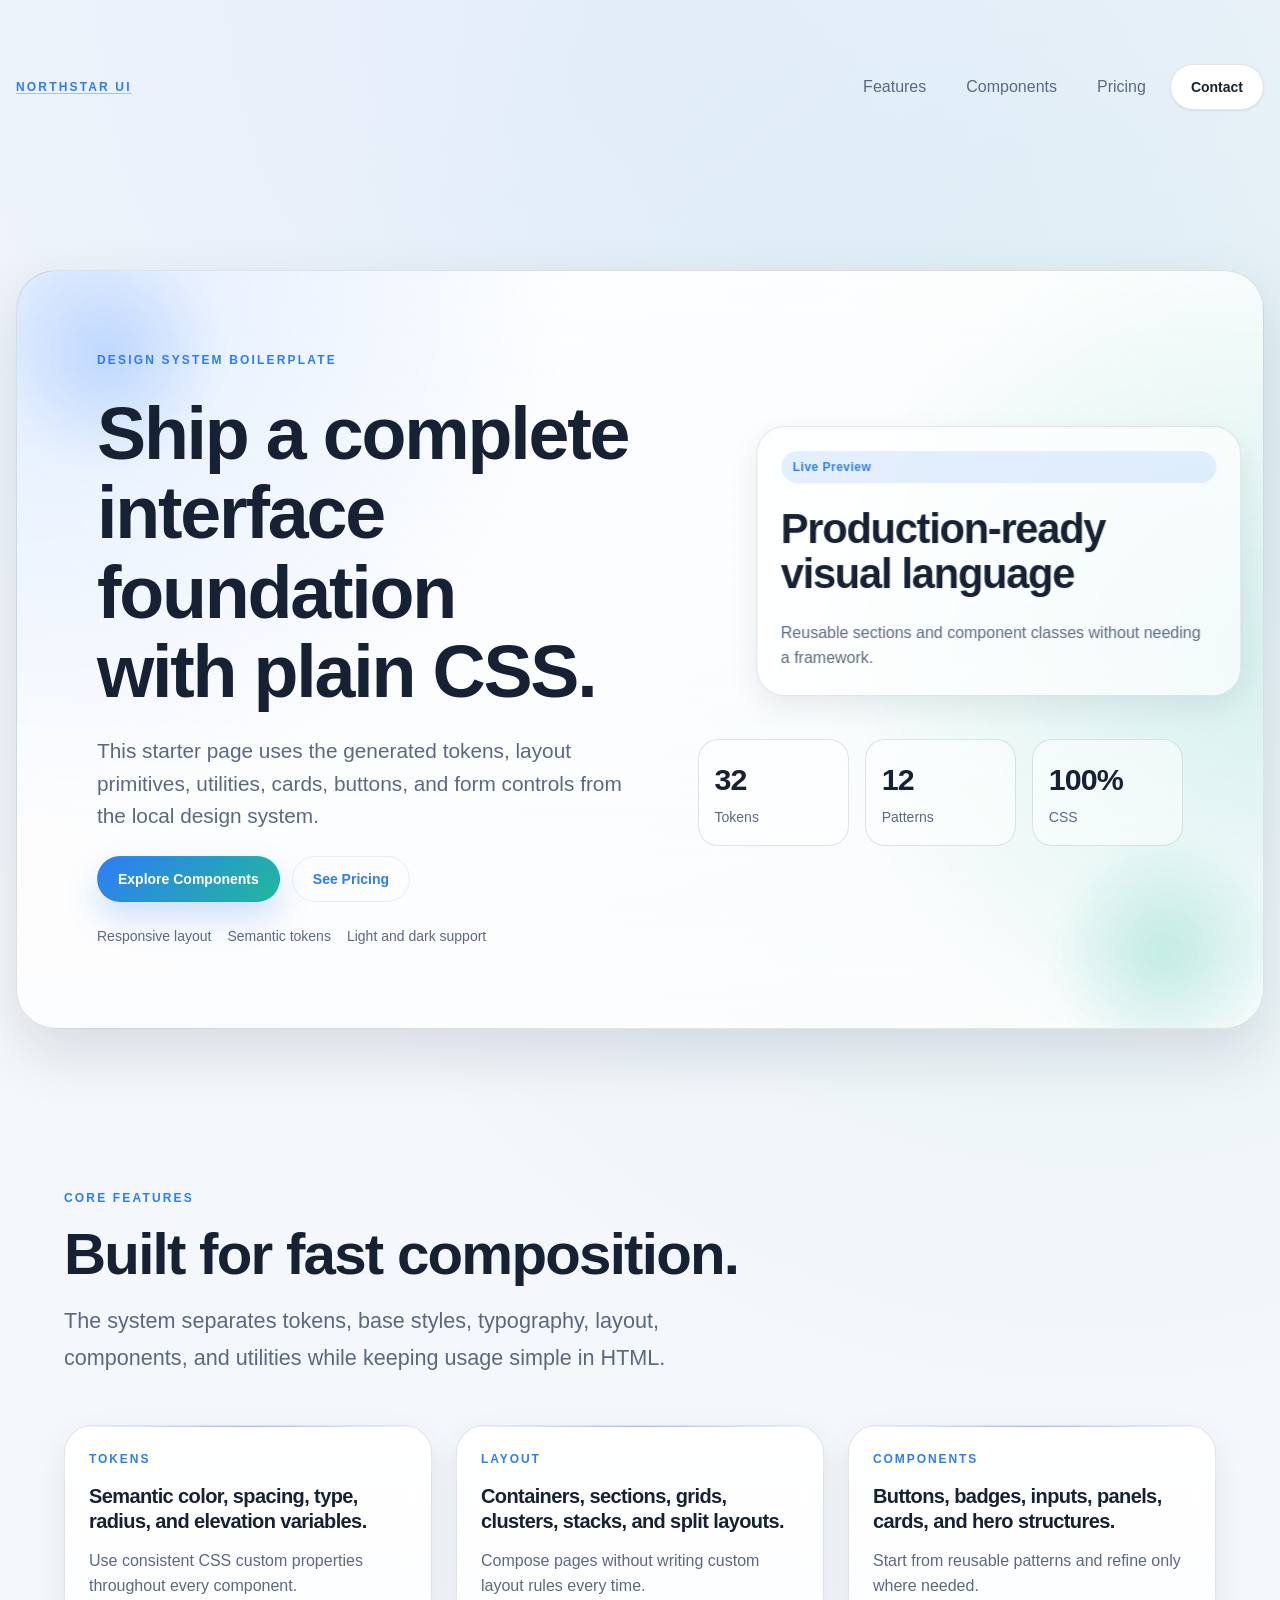
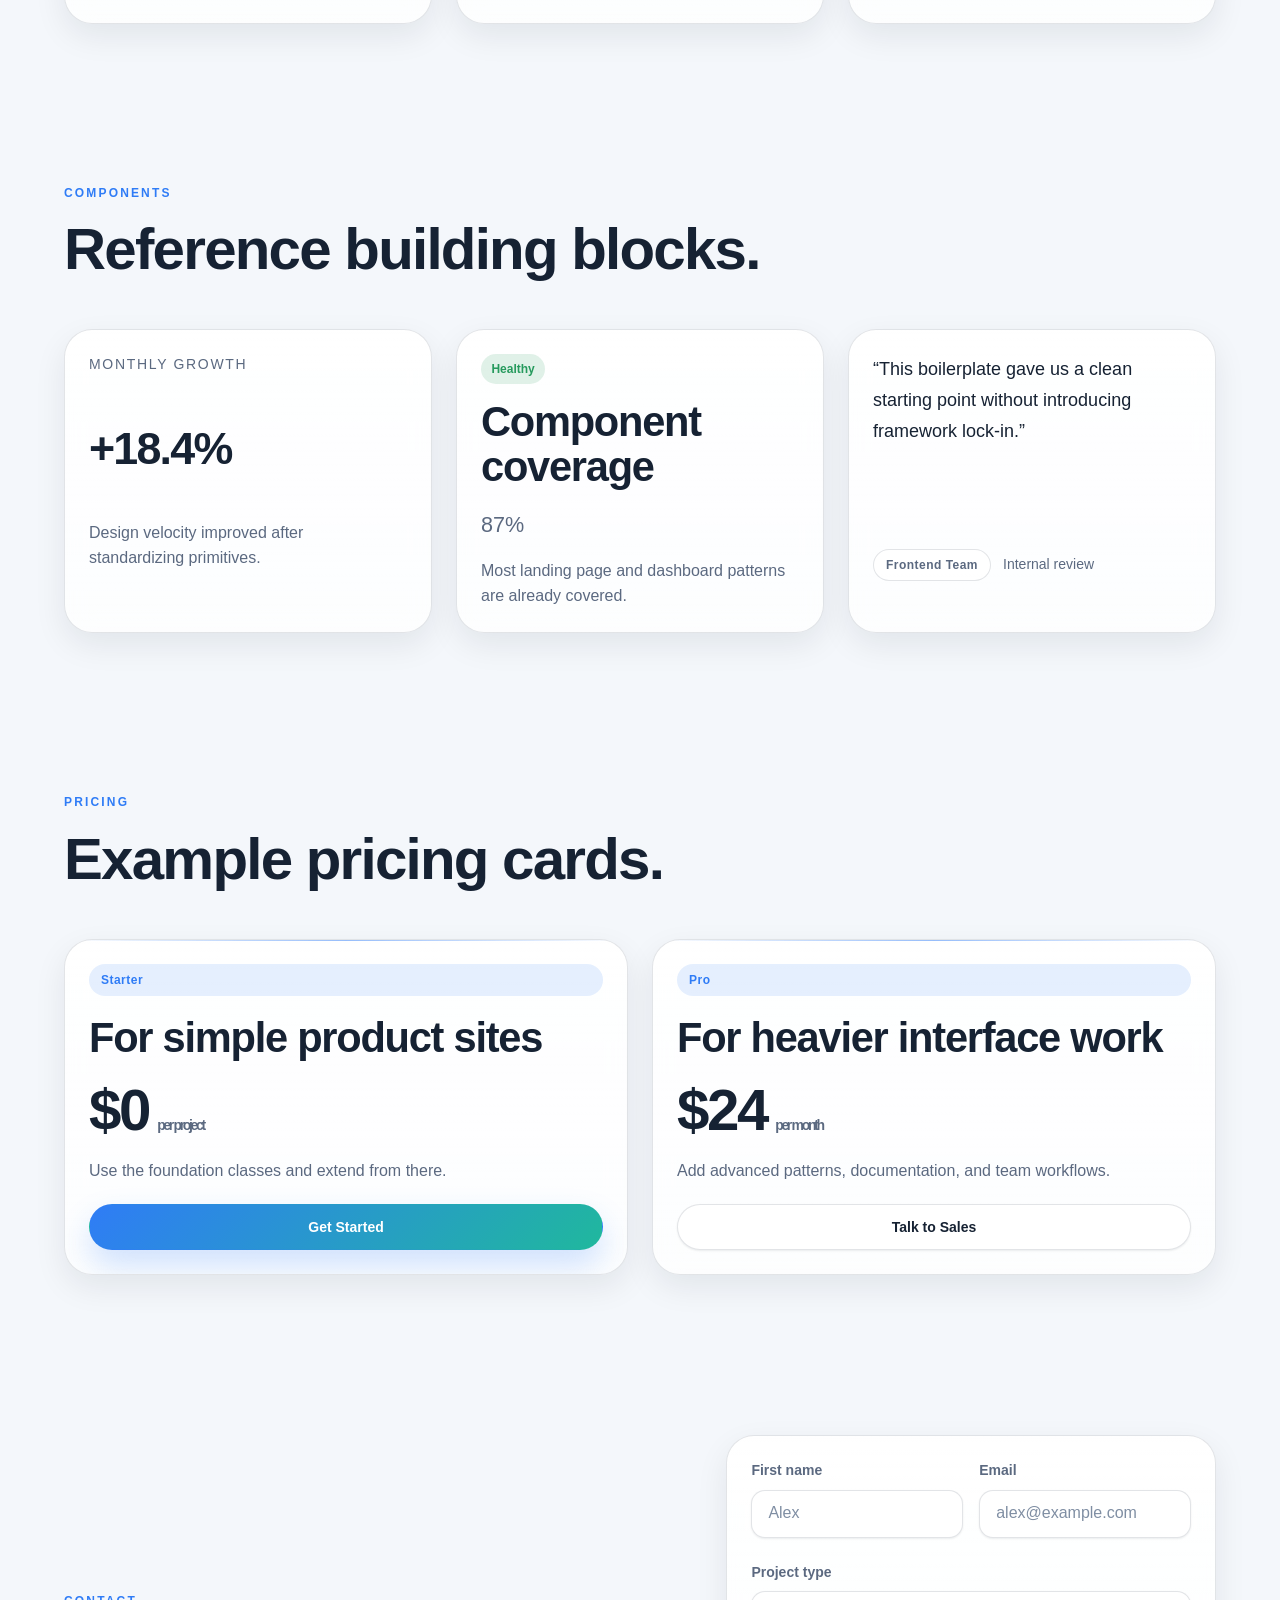
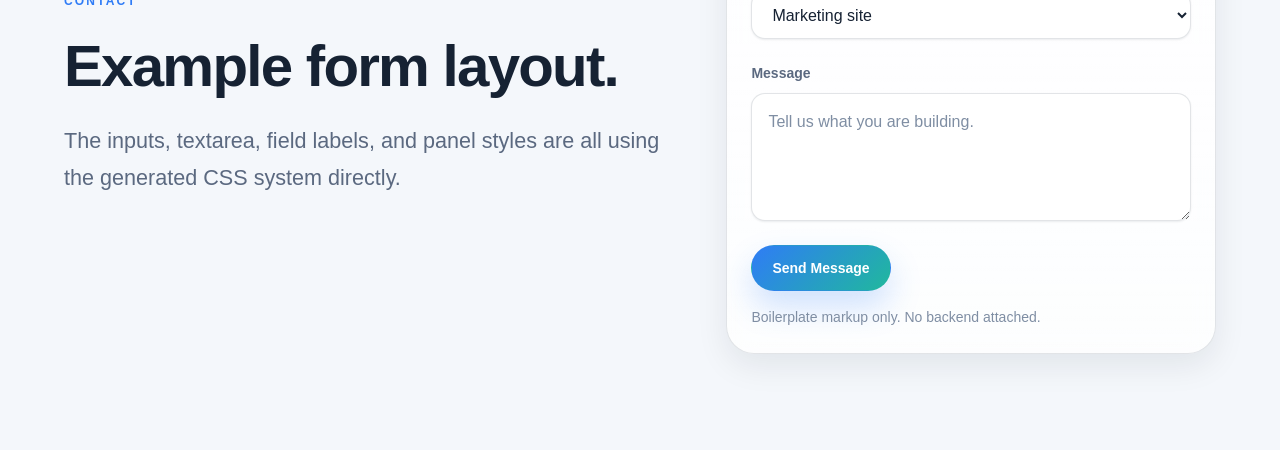
==== index.html @ fc12ce26 "first commit" ====
<!doctype html>
<html lang="en">
  <head>
    <meta charset="utf-8">
    <meta name="viewport" content="width=device-width, initial-scale=1">
    <title>CSS System Boilerplate</title>
    <meta
      name="description"
      content="Boilerplate page for the local CSS design system.">
    <link rel="stylesheet" href="./system.css">
  </head>
  <body>
    <header class="section-tight">
      <div class="container-lg">
        <nav class="nav">
          <a class="eyebrow" href="#top">Northstar UI</a>
          <div class="nav-links">
            <a class="nav-link" href="#features">Features</a>
            <a class="nav-link" href="#components">Components</a>
            <a class="nav-link" href="#pricing">Pricing</a>
            <a class="button-secondary" href="#contact">Contact</a>
          </div>
        </nav>
      </div>
    </header>

    <main id="top">
      <section class="section">
        <div class="container-lg">
          <div class="hero hero--split">
            <div class="hero__content">
              <span class="eyebrow">Design System Boilerplate</span>
              <h1 class="hero__title">Ship a complete interface foundation with plain CSS.</h1>
              <p class="hero__lead">
                This starter page uses the generated tokens, layout primitives, utilities,
                cards, buttons, and form controls from the local design system.
              </p>
              <div class="hero__actions">
                <a class="button" href="#components">Explore Components</a>
                <a class="button-ghost" href="#pricing">See Pricing</a>
              </div>
              <div class="hero__meta">
                <span>Responsive layout</span>
                <span>Semantic tokens</span>
                <span>Light and dark support</span>
              </div>
            </div>

            <div class="hero__visual">
              <div class="hero__card hero__card--offset">
                <div class="stack">
                  <span class="badge">Live Preview</span>
                  <h3>Production-ready visual language</h3>
                  <p class="text-muted">
                    Reusable sections and component classes without needing a framework.
                  </p>
                </div>
              </div>

              <div class="hero__stats">
                <div class="hero__stat">
                  <span class="hero__stat-value">32</span>
                  <span class="hero__stat-label">Tokens</span>
                </div>
                <div class="hero__stat">
                  <span class="hero__stat-value">12</span>
                  <span class="hero__stat-label">Patterns</span>
                </div>
                <div class="hero__stat">
                  <span class="hero__stat-value">100%</span>
                  <span class="hero__stat-label">CSS</span>
                </div>
              </div>
            </div>
          </div>
        </div>
      </section>

      <section class="section-tight" id="features">
        <div class="container">
          <div class="section-heading">
            <span class="eyebrow">Core Features</span>
            <h2>Built for fast composition.</h2>
            <p class="lead">
              The system separates tokens, base styles, typography, layout, components,
              and utilities while keeping usage simple in HTML.
            </p>
          </div>

          <div class="card-grid">
            <article class="card card--interactive">
              <div class="card__body">
                <span class="card__eyebrow">Tokens</span>
                <h3 class="card__title">Semantic color, spacing, type, radius, and elevation variables.</h3>
                <p class="text-muted">Use consistent CSS custom properties throughout every component.</p>
              </div>
            </article>

            <article class="card card--interactive">
              <div class="card__body">
                <span class="card__eyebrow">Layout</span>
                <h3 class="card__title">Containers, sections, grids, clusters, stacks, and split layouts.</h3>
                <p class="text-muted">Compose pages without writing custom layout rules every time.</p>
              </div>
            </article>

            <article class="card card--interactive">
              <div class="card__body">
                <span class="card__eyebrow">Components</span>
                <h3 class="card__title">Buttons, badges, inputs, panels, cards, and hero structures.</h3>
                <p class="text-muted">Start from reusable patterns and refine only where needed.</p>
              </div>
            </article>
          </div>
        </div>
      </section>

      <section class="section" id="components">
        <div class="container">
          <div class="section-heading">
            <span class="eyebrow">Components</span>
            <h2>Reference building blocks.</h2>
          </div>

          <div class="grid-3">
            <article class="stat-card">
              <span class="stat-card__label">Monthly Growth</span>
              <strong class="stat-card__value">+18.4%</strong>
              <p class="text-muted">Design velocity improved after standardizing primitives.</p>
            </article>

            <article class="metric-card">
              <span class="metric-card__trend" data-tone="positive">Healthy</span>
              <h3>Component coverage</h3>
              <p class="lead">87%</p>
              <p class="text-muted">Most landing page and dashboard patterns are already covered.</p>
            </article>

            <article class="testimonial-card">
              <p class="testimonial-card__quote">
                “This boilerplate gave us a clean starting point without introducing framework lock-in.”
              </p>
              <div class="testimonial-card__author">
                <span class="chip">Frontend Team</span>
                <span>Internal review</span>
              </div>
            </article>
          </div>
        </div>
      </section>

      <section class="section-tight" id="pricing">
        <div class="container">
          <div class="section-heading">
            <span class="eyebrow">Pricing</span>
            <h2>Example pricing cards.</h2>
          </div>

          <div class="grid-2">
            <article class="pricing-card">
              <span class="badge">Starter</span>
              <h3>For simple product sites</h3>
              <div class="pricing-card__price">
                <span>$0</span>
                <span class="pricing-card__period">per project</span>
              </div>
              <p class="text-muted">Use the foundation classes and extend from there.</p>
              <a class="button" href="#contact">Get Started</a>
            </article>

            <article class="pricing-card">
              <span class="badge">Pro</span>
              <h3>For heavier interface work</h3>
              <div class="pricing-card__price">
                <span>$24</span>
                <span class="pricing-card__period">per month</span>
              </div>
              <p class="text-muted">Add advanced patterns, documentation, and team workflows.</p>
              <a class="button-secondary" href="#contact">Talk to Sales</a>
            </article>
          </div>
        </div>
      </section>

      <section class="section" id="contact">
        <div class="container">
          <div class="split">
            <div class="stack">
              <span class="eyebrow">Contact</span>
              <h2>Example form layout.</h2>
              <p class="lead">
                The inputs, textarea, field labels, and panel styles are all using the
                generated CSS system directly.
              </p>
            </div>

            <form class="panel" action="#" method="post">
              <div class="panel-body stack">
                <div class="form-row">
                  <label class="field">
                    <span class="field-label">First name</span>
                    <input class="input" type="text" name="first-name" placeholder="Alex">
                  </label>

                  <label class="field">
                    <span class="field-label">Email</span>
                    <input class="input" type="email" name="email" placeholder="alex@example.com">
                  </label>
                </div>

                <label class="field">
                  <span class="field-label">Project type</span>
                  <select class="select" name="project-type">
                    <option>Marketing site</option>
                    <option>Dashboard</option>
                    <option>Design system</option>
                  </select>
                </label>

                <label class="field">
                  <span class="field-label">Message</span>
                  <textarea class="textarea" name="message" placeholder="Tell us what you are building."></textarea>
                </label>

                <div class="cluster">
                  <button class="button" type="submit">Send Message</button>
                  <span class="field-hint">Boilerplate markup only. No backend attached.</span>
                </div>
              </div>
            </form>
          </div>
        </div>
      </section>
    </main>
  </body>
</html>
---- system.css ----
@layer tokens, base, typography, layout, components, utilities;

@import url("./tokens.css") layer(tokens);
@import url("./base.css") layer(base);
@import url("./typography.css") layer(typography);
@import url("./layout.css") layer(layout);
@import url("./components/components.css") layer(components);
@import url("./components/cards.css") layer(components);
@import url("./components/hero.css") layer(components);
@import url("./components/tabs.css") layer(components);
@import url("./components/accordions.css") layer(components);
@import url("./components/carousels.css") layer(components);
@import url("./utility.css") layer(utilities);
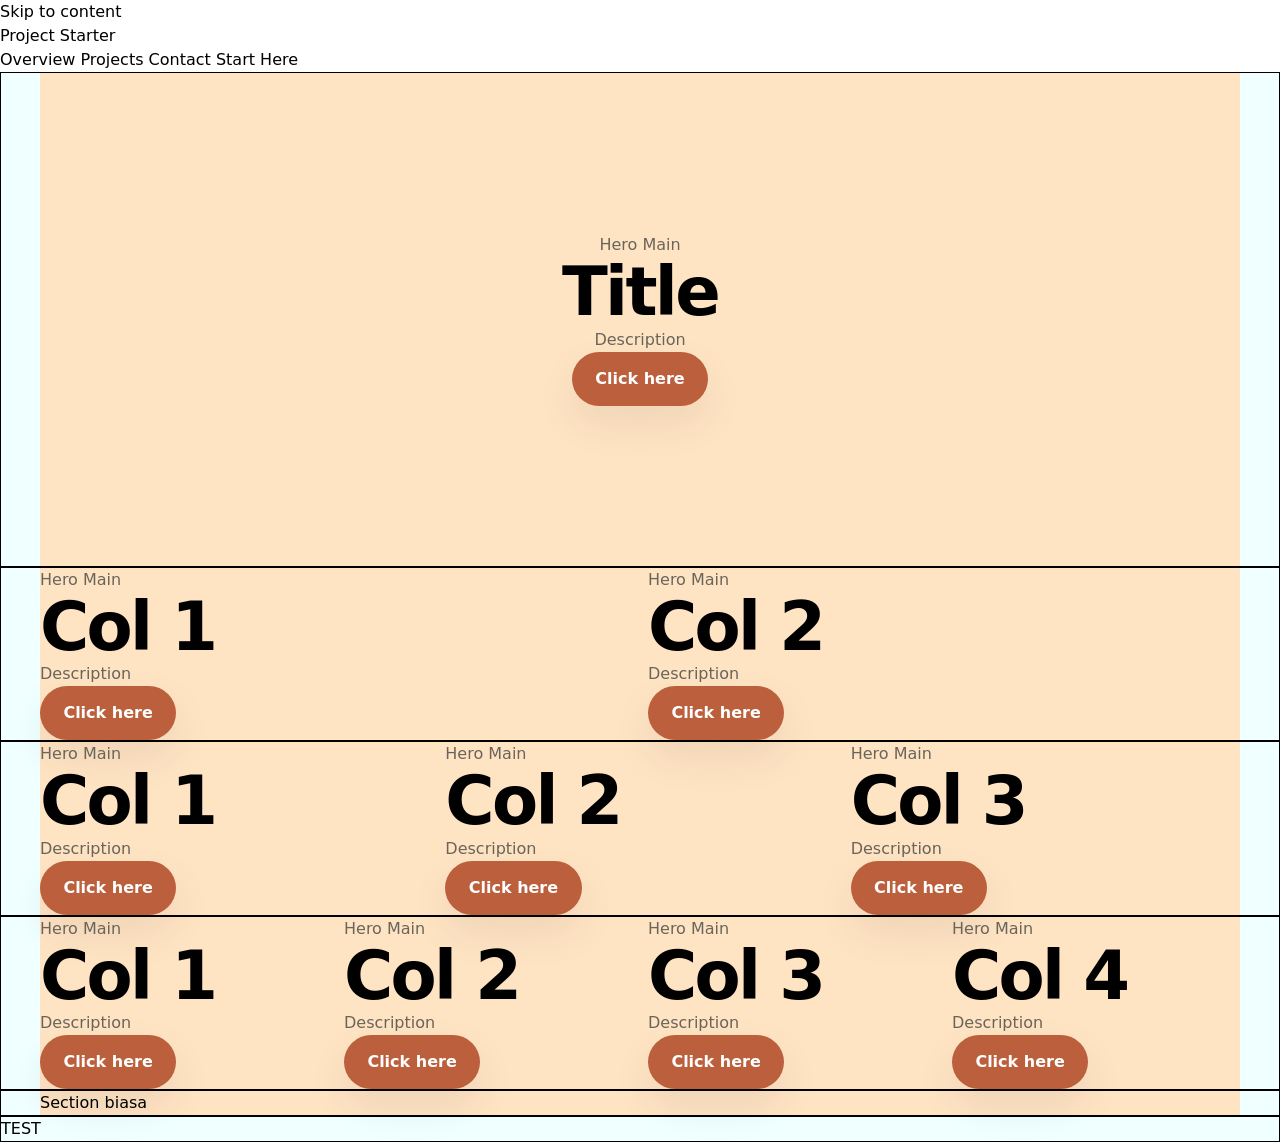
==== commit 6272f2d7: "first commit" ====
--- a/index.html
+++ b/index.html
@@ -3,232 +3,115 @@
   <head>
     <meta charset="utf-8">
     <meta name="viewport" content="width=device-width, initial-scale=1">
-    <title>CSS System Boilerplate</title>
+    <title>Project Header Boilerplate</title>
     <meta
       name="description"
-      content="Boilerplate page for the local CSS design system.">
-    <link rel="stylesheet" href="./system.css">
+      content="Header boilerplate using the local CSS design system.">
+    <link rel="stylesheet" href="./styles/system.css">
   </head>
   <body>
-    <header class="section-tight">
+    <a class="skip-link" href="#main">Skip to content</a>
+    
+       <header id="site-header" class="section-tight">
       <div class="container-lg">
-        <nav class="nav">
-          <a class="eyebrow" href="#top">Northstar UI</a>
-          <div class="nav-links">
-            <a class="nav-link" href="#features">Features</a>
-            <a class="nav-link" href="#components">Components</a>
-            <a class="nav-link" href="#pricing">Pricing</a>
-            <a class="button-secondary" href="#contact">Contact</a>
+        <nav class="primary-nav" aria-label="Primary navigation">
+          <a class="eyebrow" href="#site-header">Project Starter</a>
+
+          <div id="primary-nav-links" class="primary-nav__links">
+            <a class="primary-nav__link" href="#overview">Overview</a>
+            <a class="primary-nav__link" href="#projects">Projects</a>
+            <a class="primary-nav__link" href="#contact">Contact</a>
+            <a class="button-secondary" href="#contact">Start Here</a>
           </div>
         </nav>
       </div>
     </header>
+   
 
-    <main id="top">
-      <section class="section">
-        <div class="container-lg">
-          <div class="hero hero--split">
-            <div class="hero__content">
-              <span class="eyebrow">Design System Boilerplate</span>
-              <h1 class="hero__title">Ship a complete interface foundation with plain CSS.</h1>
-              <p class="hero__lead">
-                This starter page uses the generated tokens, layout primitives, utilities,
-                cards, buttons, and form controls from the local design system.
-              </p>
-              <div class="hero__actions">
-                <a class="button" href="#components">Explore Components</a>
-                <a class="button-ghost" href="#pricing">See Pricing</a>
-              </div>
-              <div class="hero__meta">
-                <span>Responsive layout</span>
-                <span>Semantic tokens</span>
-                <span>Light and dark support</span>
-              </div>
-            </div>
-
-            <div class="hero__visual">
-              <div class="hero__card hero__card--offset">
-                <div class="stack">
-                  <span class="badge">Live Preview</span>
-                  <h3>Production-ready visual language</h3>
-                  <p class="text-muted">
-                    Reusable sections and component classes without needing a framework.
-                  </p>
-                </div>
-              </div>
-
-              <div class="hero__stats">
-                <div class="hero__stat">
-                  <span class="hero__stat-value">32</span>
-                  <span class="hero__stat-label">Tokens</span>
-                </div>
-                <div class="hero__stat">
-                  <span class="hero__stat-value">12</span>
-                  <span class="hero__stat-label">Patterns</span>
-                </div>
-                <div class="hero__stat">
-                  <span class="hero__stat-value">100%</span>
-                  <span class="hero__stat-label">CSS</span>
-                </div>
-              </div>
-            </div>
-          </div>
+    <main id="main">
+      <section id="hero" class="hero-main">
+        <div class="container content-box center">
+          <p>Hero Main</p>
+          <h1>Title</h1>
+          <p>Description</p>
+          <a href="#" class="button">Click here</a>
         </div>
       </section>
-
-      <section class="section-tight" id="features">
-        <div class="container">
-          <div class="section-heading">
-            <span class="eyebrow">Core Features</span>
-            <h2>Built for fast composition.</h2>
-            <p class="lead">
-              The system separates tokens, base styles, typography, layout, components,
-              and utilities while keeping usage simple in HTML.
-            </p>
-          </div>
-
-          <div class="card-grid">
-            <article class="card card--interactive">
-              <div class="card__body">
-                <span class="card__eyebrow">Tokens</span>
-                <h3 class="card__title">Semantic color, spacing, type, radius, and elevation variables.</h3>
-                <p class="text-muted">Use consistent CSS custom properties throughout every component.</p>
-              </div>
-            </article>
-
-            <article class="card card--interactive">
-              <div class="card__body">
-                <span class="card__eyebrow">Layout</span>
-                <h3 class="card__title">Containers, sections, grids, clusters, stacks, and split layouts.</h3>
-                <p class="text-muted">Compose pages without writing custom layout rules every time.</p>
-              </div>
-            </article>
-
-            <article class="card card--interactive">
-              <div class="card__body">
-                <span class="card__eyebrow">Components</span>
-                <h3 class="card__title">Buttons, badges, inputs, panels, cards, and hero structures.</h3>
-                <p class="text-muted">Start from reusable patterns and refine only where needed.</p>
-              </div>
-            </article>
-          </div>
+       <section id="two-columns">
+        <div class="container flex-grid cols-2">
+       <div>
+           <p>Hero Main</p>
+          <h1>Col 1</h1>
+          <p>Description</p>
+          <a href="#" class="button">Click here</a>
+       </div>
+         <div>
+           <p>Hero Main</p>
+          <h1>Col 2</h1>
+          <p>Description</p>
+          <a href="#" class="button">Click here</a>
+       </div>
         </div>
       </section>
-
-      <section class="section" id="components">
-        <div class="container">
-          <div class="section-heading">
-            <span class="eyebrow">Components</span>
-            <h2>Reference building blocks.</h2>
-          </div>
-
-          <div class="grid-3">
-            <article class="stat-card">
-              <span class="stat-card__label">Monthly Growth</span>
-              <strong class="stat-card__value">+18.4%</strong>
-              <p class="text-muted">Design velocity improved after standardizing primitives.</p>
-            </article>
-
-            <article class="metric-card">
-              <span class="metric-card__trend" data-tone="positive">Healthy</span>
-              <h3>Component coverage</h3>
-              <p class="lead">87%</p>
-              <p class="text-muted">Most landing page and dashboard patterns are already covered.</p>
-            </article>
-
-            <article class="testimonial-card">
-              <p class="testimonial-card__quote">
-                “This boilerplate gave us a clean starting point without introducing framework lock-in.”
-              </p>
-              <div class="testimonial-card__author">
-                <span class="chip">Frontend Team</span>
-                <span>Internal review</span>
-              </div>
-            </article>
-          </div>
+        <section id="three-columns">
+        <div class="container flex-grid cols-3">
+       <div>
+           <p>Hero Main</p>
+          <h1>Col 1</h1>
+          <p>Description</p>
+          <a href="#" class="button">Click here</a>
+       </div>
+         <div>
+           <p>Hero Main</p>
+          <h1>Col 2</h1>
+          <p>Description</p>
+          <a href="#" class="button">Click here</a>
+       </div>
+        <div>
+           <p>Hero Main</p>
+          <h1>Col 3</h1>
+          <p>Description</p>
+          <a href="#" class="button">Click here</a>
+       </div>
         </div>
       </section>
-
-      <section class="section-tight" id="pricing">
-        <div class="container">
-          <div class="section-heading">
-            <span class="eyebrow">Pricing</span>
-            <h2>Example pricing cards.</h2>
-          </div>
-
-          <div class="grid-2">
-            <article class="pricing-card">
-              <span class="badge">Starter</span>
-              <h3>For simple product sites</h3>
-              <div class="pricing-card__price">
-                <span>$0</span>
-                <span class="pricing-card__period">per project</span>
-              </div>
-              <p class="text-muted">Use the foundation classes and extend from there.</p>
-              <a class="button" href="#contact">Get Started</a>
-            </article>
-
-            <article class="pricing-card">
-              <span class="badge">Pro</span>
-              <h3>For heavier interface work</h3>
-              <div class="pricing-card__price">
-                <span>$24</span>
-                <span class="pricing-card__period">per month</span>
-              </div>
-              <p class="text-muted">Add advanced patterns, documentation, and team workflows.</p>
-              <a class="button-secondary" href="#contact">Talk to Sales</a>
-            </article>
-          </div>
+       <section id="four-columns">
+        <div class="container flex-grid cols-4">
+       <div>
+           <p>Hero Main</p>
+          <h1>Col 1</h1>
+          <p>Description</p>
+          <a href="#" class="button">Click here</a>
+       </div>
+         <div>
+           <p>Hero Main</p>
+          <h1>Col 2</h1>
+          <p>Description</p>
+          <a href="#" class="button">Click here</a>
+       </div>
+           <div>
+           <p>Hero Main</p>
+          <h1>Col 3</h1>
+          <p>Description</p>
+          <a href="#" class="button">Click here</a>
+       </div>
+           <div>
+           <p>Hero Main</p>
+          <h1>Col 4</h1>
+          <p>Description</p>
+          <a href="#" class="button">Click here</a>
+       </div>
         </div>
       </section>
-
-      <section class="section" id="contact">
+      <section>
         <div class="container">
-          <div class="split">
-            <div class="stack">
-              <span class="eyebrow">Contact</span>
-              <h2>Example form layout.</h2>
-              <p class="lead">
-                The inputs, textarea, field labels, and panel styles are all using the
-                generated CSS system directly.
-              </p>
-            </div>
-
-            <form class="panel" action="#" method="post">
-              <div class="panel-body stack">
-                <div class="form-row">
-                  <label class="field">
-                    <span class="field-label">First name</span>
-                    <input class="input" type="text" name="first-name" placeholder="Alex">
-                  </label>
-
-                  <label class="field">
-                    <span class="field-label">Email</span>
-                    <input class="input" type="email" name="email" placeholder="alex@example.com">
-                  </label>
-                </div>
-
-                <label class="field">
-                  <span class="field-label">Project type</span>
-                  <select class="select" name="project-type">
-                    <option>Marketing site</option>
-                    <option>Dashboard</option>
-                    <option>Design system</option>
-                  </select>
-                </label>
-
-                <label class="field">
-                  <span class="field-label">Message</span>
-                  <textarea class="textarea" name="message" placeholder="Tell us what you are building."></textarea>
-                </label>
-
-                <div class="cluster">
-                  <button class="button" type="submit">Send Message</button>
-                  <span class="field-hint">Boilerplate markup only. No backend attached.</span>
-                </div>
-              </div>
-            </form>
-          </div>
+<h2>Section biasa</h2>
+        </div>
+        
+      </section>
+      <section>
+        <div class="containerbox">
+          <h2>TEST</h2>
         </div>
       </section>
     </main>
--- a/styles/system.css
+++ b/styles/system.css
@@ -0,0 +1,15 @@
+@layer tokens, dev, base, typography, layout, components, utilities;
+
+@import url("./tokens.css") layer(tokens);
+@import url("./dev.css") layer(dev);
+@import url("./base.css") layer(base);
+@import url("./typography.css") layer(typography);
+@import url("./layout.css") layer(layout);
+@import url("./components/components.css") layer(components);
+@import url("./components/navigations.css") layer(components);
+@import url("./components/cards.css") layer(components);
+@import url("./components/hero.css") layer(components);
+@import url("./components/tabs.css") layer(components);
+@import url("./components/accordions.css") layer(components);
+@import url("./components/carousels.css") layer(components);
+@import url("./utility.css") layer(utilities);
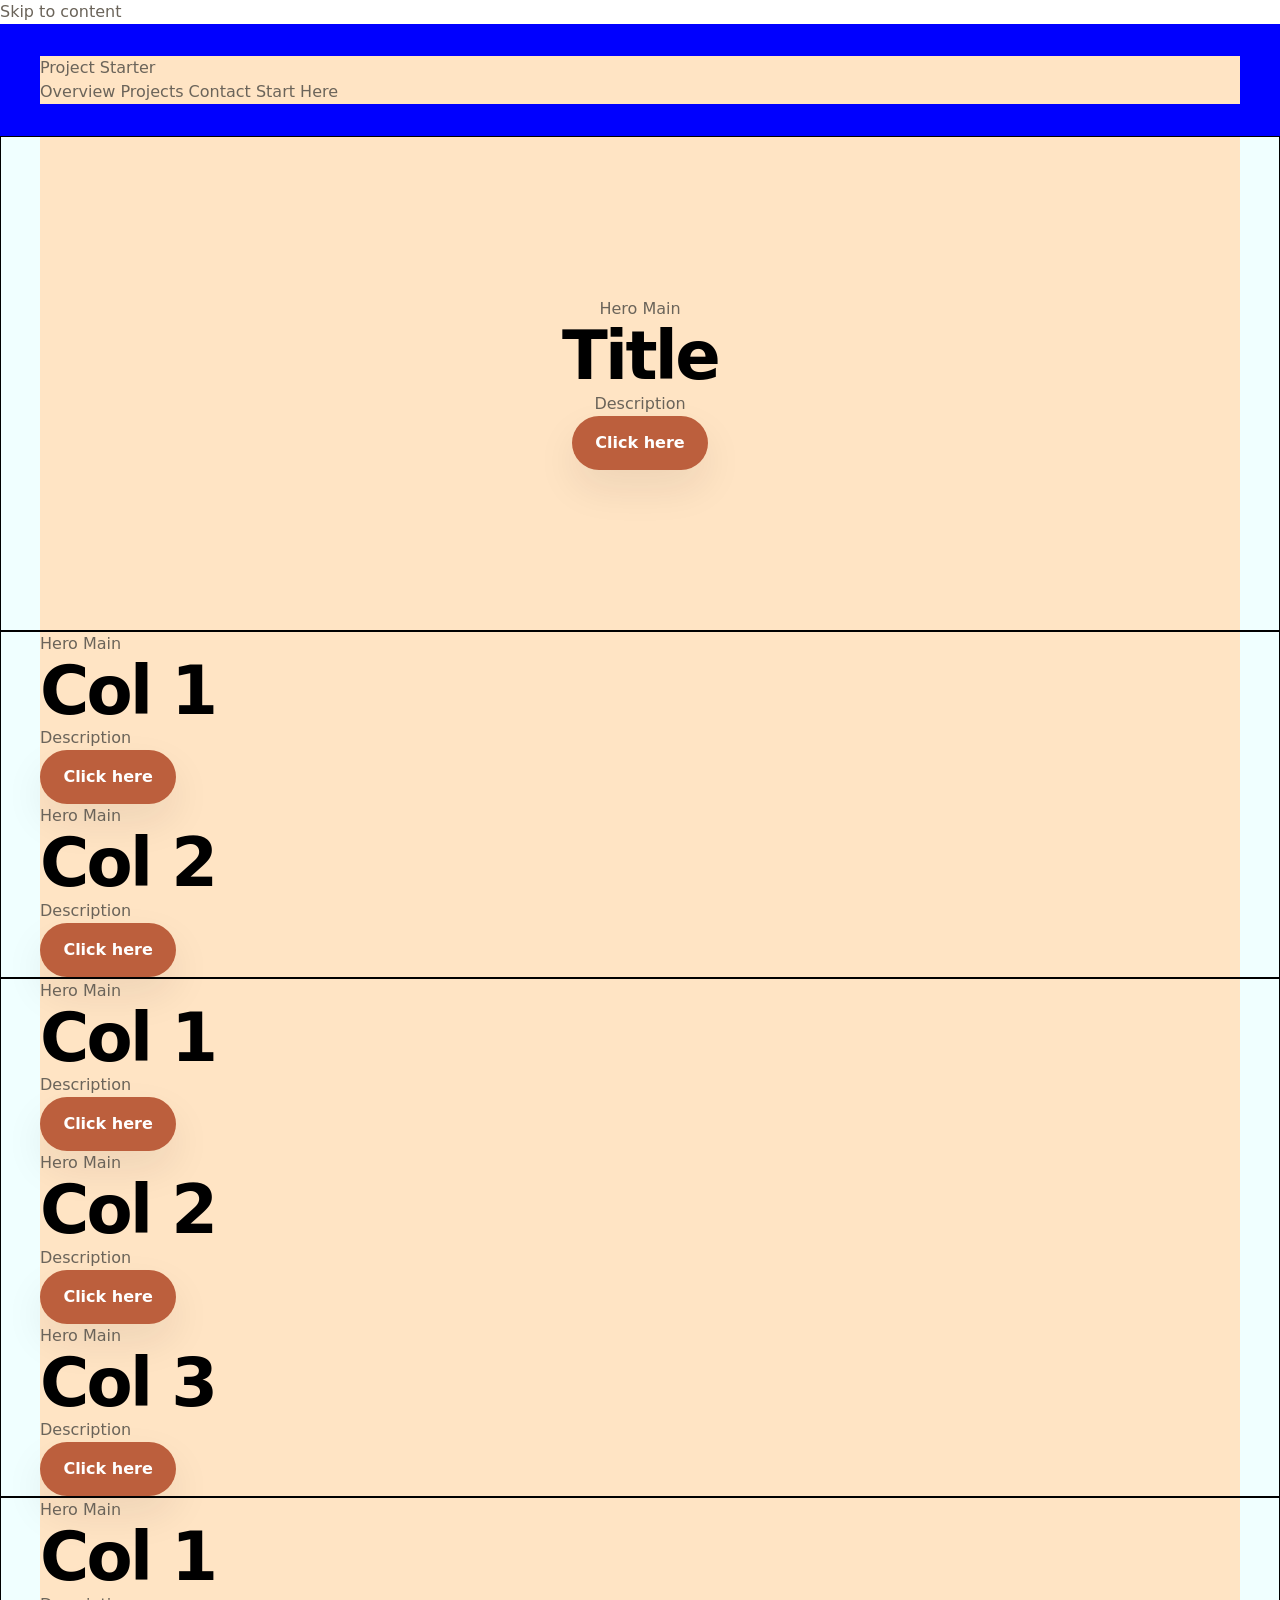
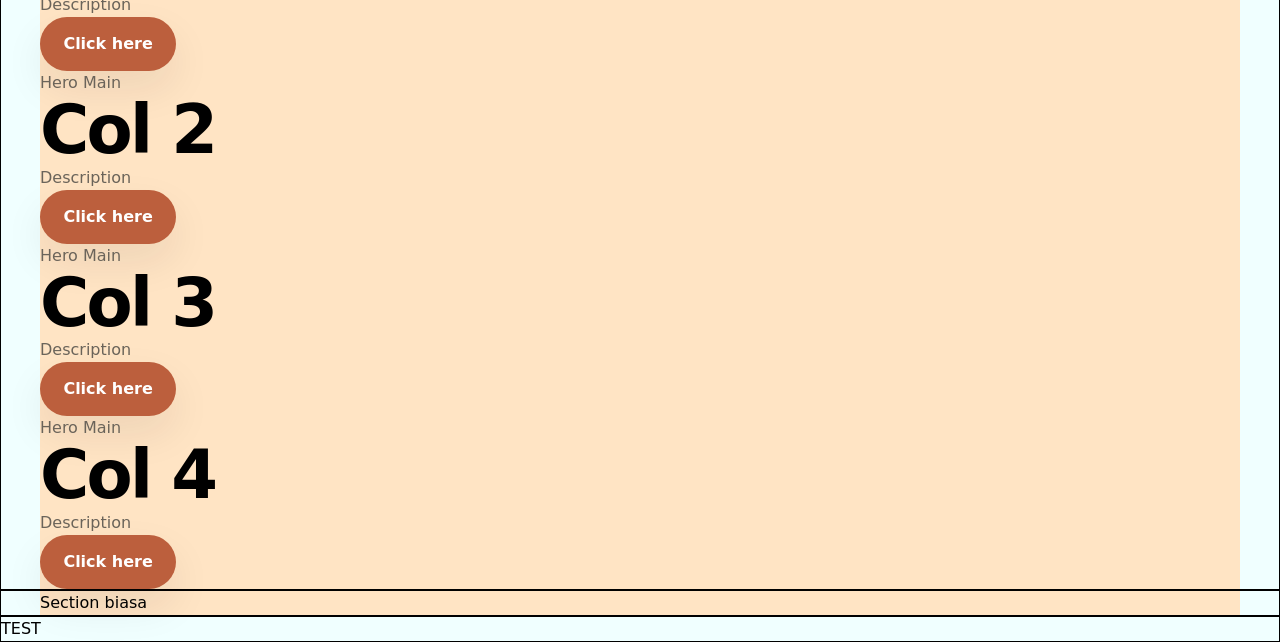
==== commit a562def7: "Update" ====
--- a/index.html
+++ b/index.html
@@ -12,10 +12,12 @@
   <body>
     <a class="skip-link" href="#main">Skip to content</a>
     
-       <header id="site-header" class="section-tight">
-      <div class="container-lg">
-        <nav class="primary-nav" aria-label="Primary navigation">
-          <a class="eyebrow" href="#site-header">Project Starter</a>
+      <header id="site-header" class="header">
+        <nav class="primary-nav container flex-grid cols-3" aria-label="Primary navigation">
+          <div id="logo">
+<a class="eyebrow" href="#site-header">Project Starter</a>
+          </div>
+          
 
           <div id="primary-nav-links" class="primary-nav__links">
             <a class="primary-nav__link" href="#overview">Overview</a>
@@ -24,7 +26,6 @@
             <a class="button-secondary" href="#contact">Start Here</a>
           </div>
         </nav>
-      </div>
     </header>
    
 
